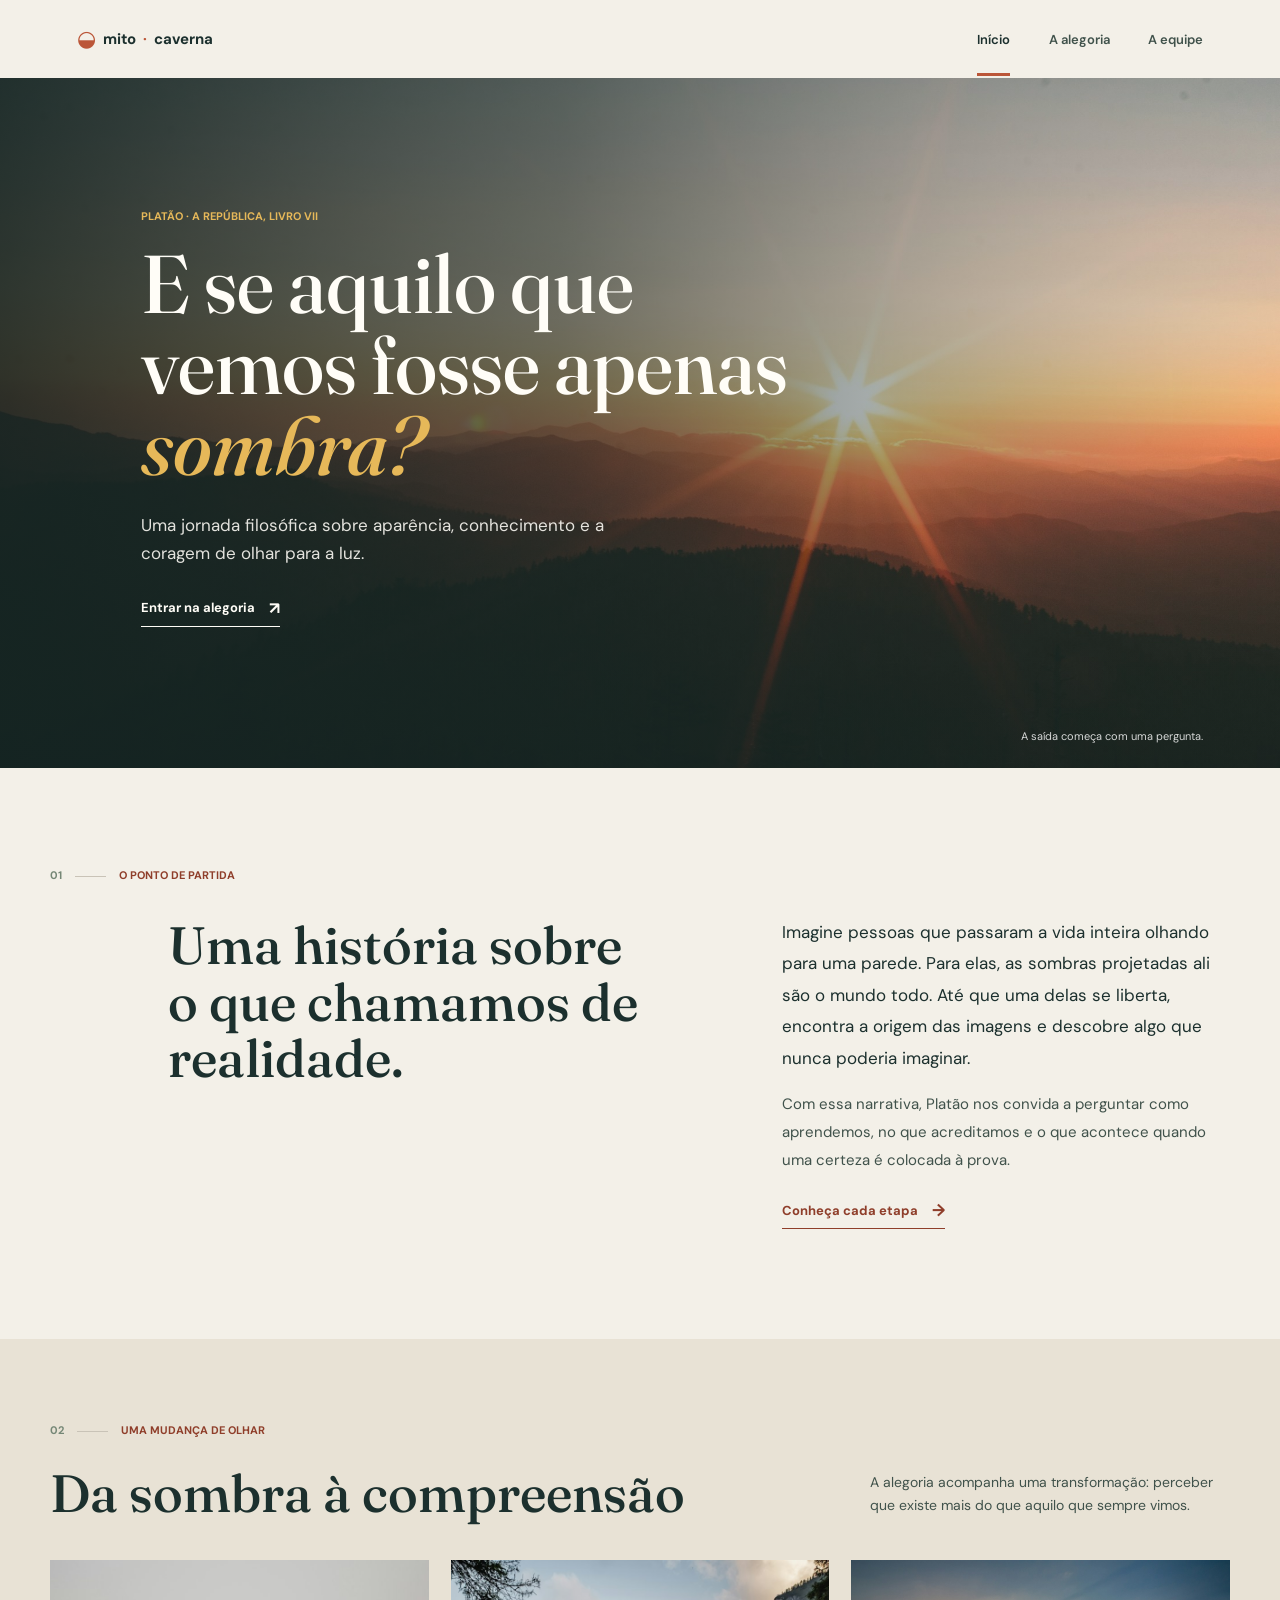
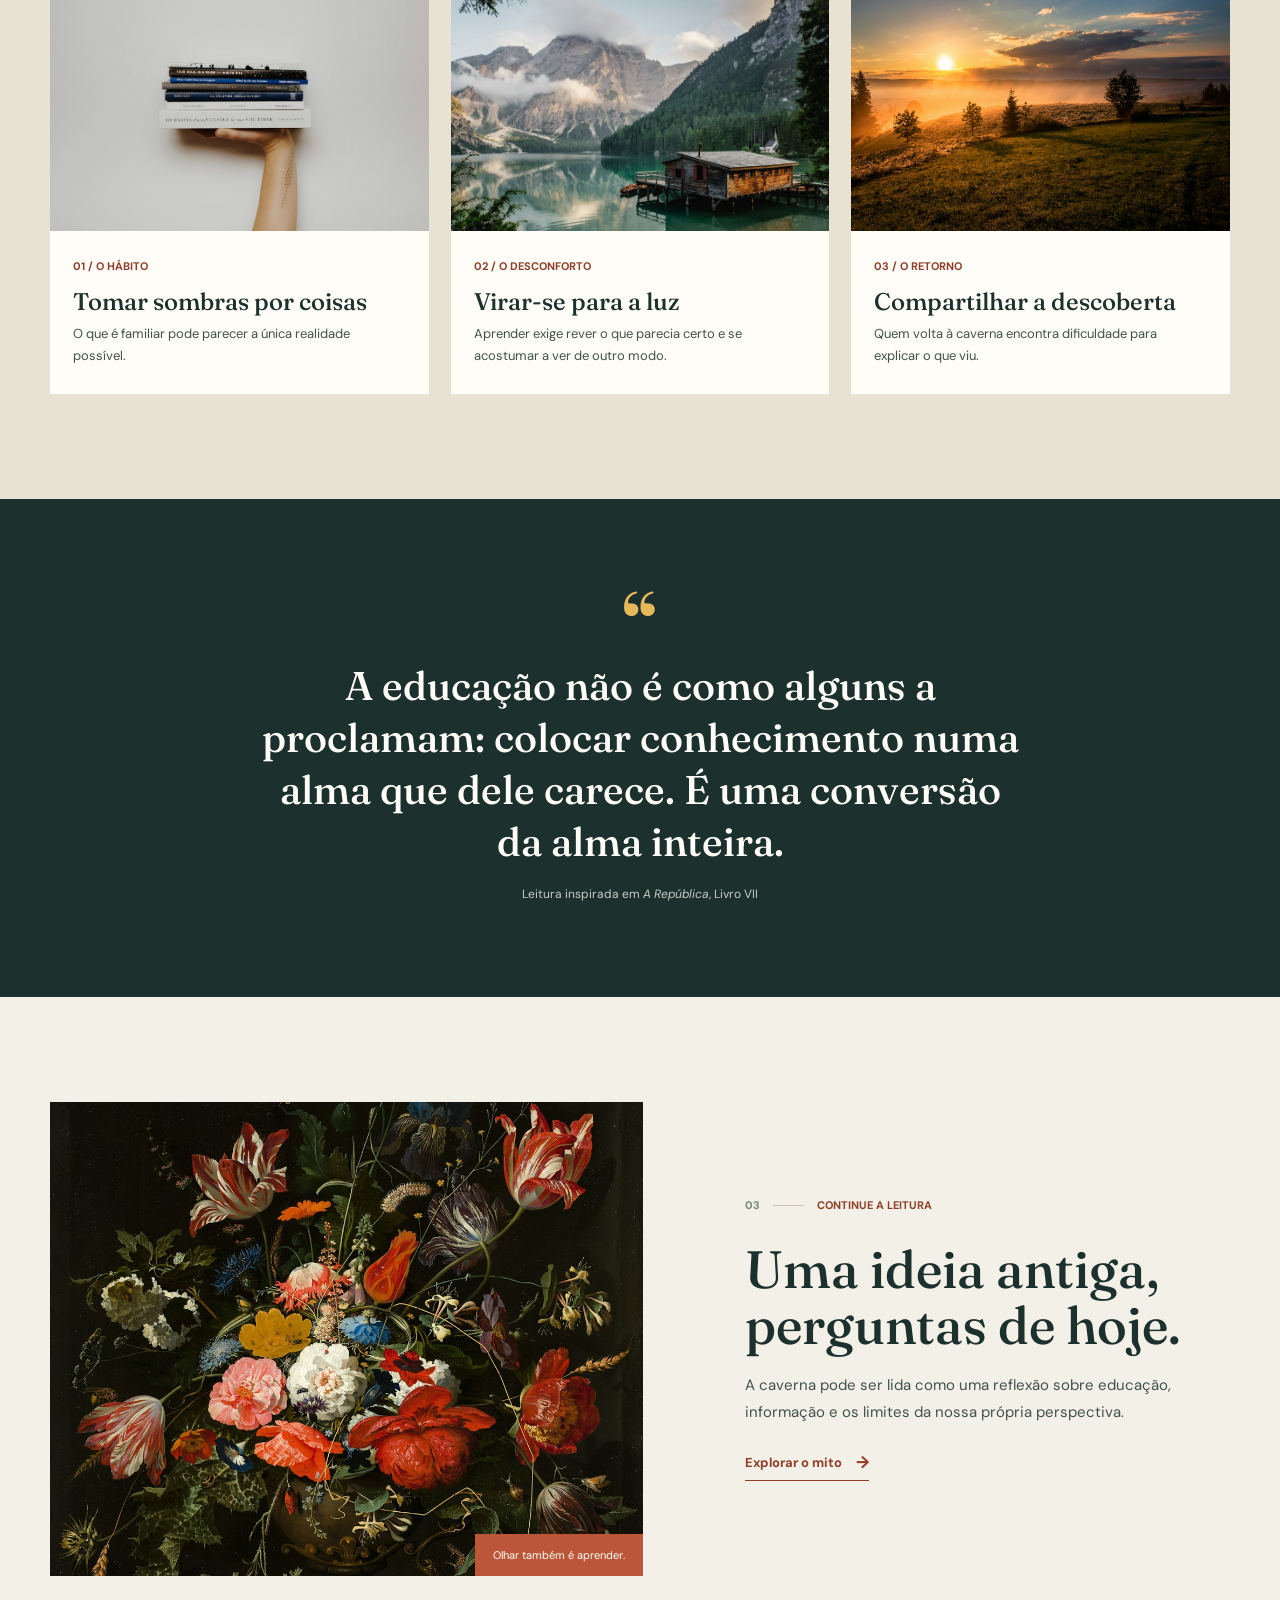
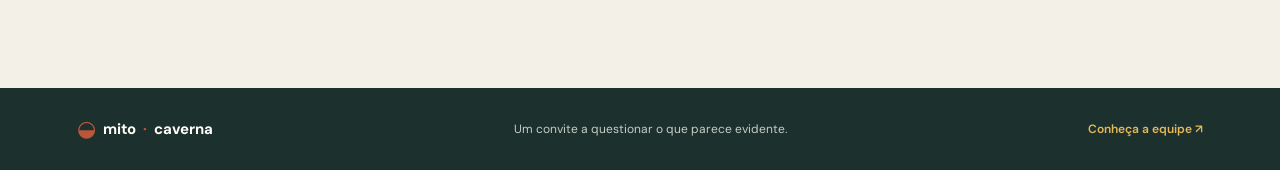
==== index.html @ cd6c8b5d "Primeira versão criada" ====
<!doctype html>
<html lang="pt-BR">
<head>
  <meta charset="utf-8">
  <meta name="viewport" content="width=device-width, initial-scale=1">
  <meta name="description" content="Uma introdução visual ao mito da caverna, alegoria de Platão sobre conhecimento, realidade e educação.">
  <title>O Mito da Caverna | Uma jornada para fora</title>
  <link rel="preconnect" href="https://fonts.googleapis.com">
  <link rel="preconnect" href="https://fonts.gstatic.com" crossorigin>
  <link href="https://fonts.googleapis.com/css2?family=DM+Sans:wght@400;500;600;700&family=Fraunces:opsz,wght@9..144,500;9..144,600;9..144,700&display=swap" rel="stylesheet">
  <link rel="stylesheet" href="style.css">
</head>
<body>
  <header class="site-header">
    <a class="wordmark" href="index.html" aria-label="O Mito da Caverna, página inicial"><span class="wordmark-mark">◒</span> mito<span>·</span>caverna</a>
    <nav class="main-nav" aria-label="Navegação principal">
      <a class="active" aria-current="page" href="index.html">Início</a>
      <a href="alegoria.html">A alegoria</a>
      <a href="equipe.html">A equipe</a>
    </nav>
  </header>

  <main>
    <section class="home-hero">
      <img class="hero-image" src="img/hero-paisagem.jpg" alt="Paisagem montanhosa ao amanhecer, com luz atravessando o horizonte">
      <div class="hero-shade"></div>
      <div class="hero-content">
        <p class="eyebrow light-eyebrow">Platão · A República, Livro VII</p>
        <h1>E se aquilo que vemos fosse apenas <em>sombra?</em></h1>
        <p class="hero-copy">Uma jornada filosófica sobre aparência, conhecimento e a coragem de olhar para a luz.</p>
        <a class="text-link light-link" href="alegoria.html">Entrar na alegoria <span aria-hidden="true">↗</span></a>
      </div>
      <p class="hero-caption">A saída começa com uma pergunta.</p>
    </section>

    <section class="intro-section section-wrap">
      <div class="section-kicker"><span>01</span><span>O ponto de partida</span></div>
      <div class="intro-grid">
        <h2>Uma história sobre o que chamamos de realidade.</h2>
        <div class="intro-text">
          <p>Imagine pessoas que passaram a vida inteira olhando para uma parede. Para elas, as sombras projetadas ali são o mundo todo. Até que uma delas se liberta, encontra a origem das imagens e descobre algo que nunca poderia imaginar.</p>
          <p>Com essa narrativa, Platão nos convida a perguntar como aprendemos, no que acreditamos e o que acontece quando uma certeza é colocada à prova.</p>
          <a class="text-link" href="alegoria.html">Conheça cada etapa <span aria-hidden="true">→</span></a>
        </div>
      </div>
    </section>

    <section class="journey-section">
      <div class="section-wrap">
        <div class="section-kicker"><span>02</span><span>Uma mudança de olhar</span></div>
        <div class="journey-heading">
          <h2>Da sombra à compreensão</h2>
          <p>A alegoria acompanha uma transformação: perceber que existe mais do que aquilo que sempre vimos.</p>
        </div>
        <div class="journey-grid">
          <article class="journey-card">
            <img src="img/montanhas-noite.jpg" alt="Montanhas sob um céu escuro, com pontos de luz ao longe" loading="lazy">
            <div class="card-body"><span class="card-number">01 / O hábito</span><h3>Tomar sombras por coisas</h3><p>O que é familiar pode parecer a única realidade possível.</p></div>
          </article>
          <article class="journey-card">
            <img src="img/vale-luz.jpg" alt="Luz do sol alcançando um vale entre montanhas" loading="lazy">
            <div class="card-body"><span class="card-number">02 / O desconforto</span><h3>Virar-se para a luz</h3><p>Aprender exige rever o que parecia certo e se acostumar a ver de outro modo.</p></div>
          </article>
          <article class="journey-card">
            <img src="img/amanhecer.jpg" alt="A luz do amanhecer atravessando a paisagem" loading="lazy">
            <div class="card-body"><span class="card-number">03 / O retorno</span><h3>Compartilhar a descoberta</h3><p>Quem volta à caverna encontra dificuldade para explicar o que viu.</p></div>
          </article>
        </div>
      </div>
    </section>

    <section class="quote-band">
      <div class="quote-inner">
        <span class="quote-symbol" aria-hidden="true">“</span>
        <blockquote>A educação não é como alguns a proclamam: colocar conhecimento numa alma que dele carece. É uma conversão da alma inteira.</blockquote>
        <p>Leitura inspirada em <cite>A República</cite>, Livro VII</p>
      </div>
    </section>

    <section class="closing-section section-wrap">
      <div class="closing-image">
        <img src="img/pintura-galeria.jpg" alt="Pintura clássica exposta em uma galeria de arte" loading="lazy">
        <span>Olhar também é aprender.</span>
      </div>
      <div class="closing-copy">
        <div class="section-kicker"><span>03</span><span>Continue a leitura</span></div>
        <h2>Uma ideia antiga, perguntas de hoje.</h2>
        <p>A caverna pode ser lida como uma reflexão sobre educação, informação e os limites da nossa própria perspectiva.</p>
        <a class="text-link" href="alegoria.html">Explorar o mito <span aria-hidden="true">→</span></a>
      </div>
    </section>
  </main>

  <footer class="site-footer">
    <a class="wordmark footer-wordmark" href="index.html"><span class="wordmark-mark">◒</span> mito<span>·</span>caverna</a>
    <p>Um convite a questionar o que parece evidente.</p>
    <a href="equipe.html">Conheça a equipe <span aria-hidden="true">↗</span></a>
  </footer>
</body>
</html>
---- style.css ----
:root {
  color-scheme: light;
  --ink: #1c302e;
  --ink-soft: #40524b;
  --paper: #f3f0e8;
  --paper-deep: #e8e2d5;
  --white: #fffdf7;
  --copper: #bb5638;
  --copper-dark: #8f3e2a;
  --gold: #e6b859;
  --sage: #758776;
  --line: #c9c3b7;
  --serif: 'Fraunces', Georgia, serif;
  --sans: 'DM Sans', 'Segoe UI', sans-serif;
  font-family: var(--sans);
  color: var(--ink);
  background: var(--paper);
  font-synthesis: none;
  text-rendering: optimizeLegibility;
}

* { box-sizing: border-box; }

html { scroll-behavior: smooth; }

body { margin: 0; min-width: 320px; }

img, video { display: block; max-width: 100%; }

img { object-fit: cover; }

a { color: inherit; }

.site-header {
  min-height: 78px;
  padding: 0 clamp(20px, 6vw, 92px);
  display: flex;
  align-items: center;
  justify-content: space-between;
  gap: 24px;
  background: var(--paper);
  position: relative;
  z-index: 2;
}

.wordmark {
  display: inline-flex;
  align-items: center;
  gap: 7px;
  text-decoration: none;
  font-size: 15px;
  font-weight: 700;
  letter-spacing: 0;
  white-space: nowrap;
}

.wordmark > span:not(.wordmark-mark) { color: var(--copper); }
.wordmark-mark { color: var(--copper); font-size: 22px; line-height: 1; }

.main-nav { display: flex; align-items: center; gap: clamp(18px, 3vw, 42px); }
.main-nav a {
  padding: 29px 0 25px;
  border-bottom: 3px solid transparent;
  color: var(--ink-soft);
  text-decoration: none;
  font-size: 13px;
  font-weight: 600;
  transition: color 160ms ease, border-color 160ms ease;
}
.main-nav a:hover, .main-nav a.active { color: var(--ink); border-color: var(--copper); }

.home-hero {
  min-height: min(690px, 76vw);
  min-height: clamp(510px, 66vw, 690px);
  position: relative;
  display: flex;
  align-items: center;
  overflow: hidden;
  color: var(--white);
  background: #33423c;
}
.home-hero::after, .hero-shade {
  position: absolute;
  inset: 0;
  content: '';
}
.home-hero::after {
  background: linear-gradient(90deg, rgba(20, 36, 34, .88) 0%, rgba(20, 36, 34, .62) 44%, rgba(20, 36, 34, .05) 100%);
}
.hero-shade { z-index: 0; background: linear-gradient(0deg, rgba(16, 29, 28, .38), transparent 32%); }
.hero-image { position: absolute; inset: 0; width: 100%; height: 100%; object-position: center 53%; }
.hero-content {
  position: relative;
  z-index: 1;
  width: min(720px, 72%);
  margin-left: clamp(24px, 11vw, 168px);
  padding: 84px 0 94px;
}
.eyebrow, .section-kicker, .card-number, .member-number {
  text-transform: uppercase;
  letter-spacing: 0;
  font-size: 11px;
  font-weight: 700;
}
.eyebrow { color: var(--copper-dark); margin: 0 0 20px; }
.light-eyebrow { color: var(--gold); }
.hero-content h1, .page-hero h1, .team-hero h1 {
  max-width: 760px;
  margin: 0;
  font: 500 clamp(48px, 6.4vw, 88px)/.99 var(--serif);
  letter-spacing: 0;
}
.hero-content h1 em { color: var(--gold); font-weight: 500; }
.hero-copy { max-width: 490px; margin: 25px 0 29px; color: rgba(255, 253, 247, .88); font-size: 17px; line-height: 1.65; }
.text-link {
  display: inline-flex;
  align-items: center;
  gap: 14px;
  color: var(--copper-dark);
  font-size: 13px;
  font-weight: 700;
  text-decoration: none;
  border-bottom: 1px solid currentColor;
  padding: 0 0 7px;
}
.text-link span { font-size: 17px; transition: transform 160ms ease; }
.text-link:hover span { transform: translate(3px, -2px); }
.light-link { color: var(--white); }
.hero-caption { position: absolute; z-index: 1; right: clamp(22px, 6vw, 92px); bottom: 25px; margin: 0; font-size: 11px; color: rgba(255,255,255,.82); }

.section-wrap { width: min(1180px, calc(100% - 48px)); margin-inline: auto; }
.intro-section { padding-top: 100px; padding-bottom: 110px; }
.section-kicker { display: flex; align-items: center; gap: 13px; color: var(--copper-dark); }
.section-kicker span:first-child { color: var(--sage); }
.section-kicker span:first-child::after { content: ''; display: inline-block; width: 31px; height: 1px; margin-left: 13px; vertical-align: middle; background: var(--line); }
.intro-grid { display: grid; grid-template-columns: 1fr .9fr; gap: clamp(36px, 9vw, 140px); margin: 35px 0 0 10%; }
h2, h3, p { margin-top: 0; }
.intro-grid h2, .journey-heading h2, .closing-copy h2, .story-copy h2, .table-heading h2, .reading-copy h2, .video-heading h2, .team-intro h2, .team-note-copy h2 {
  font: 500 clamp(34px, 4.1vw, 54px)/1.08 var(--serif);
  letter-spacing: 0;
}
.intro-grid h2 { max-width: 490px; margin-bottom: 0; }
.intro-text p, .story-copy p, .reading-copy p, .team-note-copy p {
  color: var(--ink-soft);
  font-size: 15px;
  line-height: 1.85;
}
.intro-text p:first-child { color: var(--ink); font-size: 17px; }
.intro-text .text-link { margin-top: 10px; }

.journey-section { padding: 84px 0 105px; background: var(--paper-deep); }
.journey-heading { display: flex; align-items: end; justify-content: space-between; gap: 40px; margin: 28px 0 38px; }
.journey-heading h2 { margin: 0; }
.journey-heading p { max-width: 360px; margin: 0 0 4px; color: var(--ink-soft); font-size: 14px; line-height: 1.7; }
.journey-grid { display: grid; grid-template-columns: repeat(3, 1fr); gap: 22px; }
.journey-card { background: var(--white); }
.journey-card img { width: 100%; aspect-ratio: 1.4; }
.card-body { padding: 23px 23px 27px; }
.card-number { color: var(--copper-dark); }
.card-body h3 { margin: 13px 0 8px; font: 500 24px/1.15 var(--serif); }
.card-body p { max-width: 300px; margin: 0; color: var(--ink-soft); font-size: 13px; line-height: 1.7; }

.quote-band { padding: 92px 24px 95px; color: var(--white); background: var(--ink); text-align: center; }
.quote-inner { max-width: 760px; margin: auto; }
.quote-symbol { display: block; height: 47px; color: var(--gold); font: 700 76px/.9 var(--serif); }
.quote-band blockquote { margin: 22px 0 18px; font: 500 clamp(26px, 3.3vw, 40px)/1.3 var(--serif); }
.quote-band p { margin: 0; color: #c6cec5; font-size: 12px; }

.closing-section { display: grid; grid-template-columns: 1.1fr .9fr; align-items: center; gap: clamp(40px, 8vw, 115px); padding-top: 105px; padding-bottom: 112px; }
.closing-image { position: relative; }
.closing-image img { width: 100%; aspect-ratio: 1.25; }
.closing-image span { position: absolute; bottom: 0; right: 0; padding: 14px 18px; color: var(--white); background: var(--copper); font-size: 11px; }
.closing-copy h2 { margin: 29px 0 18px; }
.closing-copy > p { color: var(--ink-soft); font-size: 15px; line-height: 1.8; margin-bottom: 25px; }

.site-footer {
  display: flex;
  align-items: center;
  justify-content: space-between;
  gap: 22px;
  padding: 30px clamp(24px, 6vw, 92px);
  color: var(--white);
  background: var(--ink);
}
.footer-wordmark { color: var(--white); }
.site-footer p { margin: 0; color: #c6cec5; font-size: 12px; }
.site-footer > a:last-child { color: var(--gold); text-decoration: none; font-size: 12px; font-weight: 600; }

.page-hero { display: grid; grid-template-columns: .9fr 1fr; align-items: center; gap: 8%; padding-top: 76px; padding-bottom: 78px; }
.page-hero h1 { color: var(--ink); font-size: clamp(45px, 5.5vw, 72px); }
.page-hero-copy > p:last-child { max-width: 460px; margin: 24px 0 0; color: var(--ink-soft); font-size: 16px; line-height: 1.75; }
.page-hero-figure { margin: 0; }
.page-hero-figure img { width: 100%; aspect-ratio: 1.32; }
.page-hero-figure figcaption, .team-photo figcaption { margin-top: 10px; color: var(--ink-soft); font-size: 11px; }
.story-section { padding-top: 52px; padding-bottom: 100px; }
.story-grid { display: grid; grid-template-columns: 1fr 260px; gap: 12%; margin: 35px 8% 0; }
.story-copy h2 { max-width: 560px; margin-bottom: 22px; }
.story-copy p { margin-bottom: 17px; }
.margin-note { align-self: center; border-top: 1px solid var(--copper); padding-top: 18px; }
.note-mark { display: block; color: var(--copper); font-size: 24px; }
.margin-note p { margin: 10px 0 0; color: var(--ink-soft); font: 500 18px/1.5 var(--serif); }

.symbols-section { padding: 82px 0 90px; background: var(--paper-deep); }
.table-heading { display: flex; align-items: end; justify-content: space-between; gap: 30px; margin: 28px 0 30px; }
.table-heading h2 { margin: 0; }
.table-heading p { max-width: 300px; margin: 0 0 4px; color: var(--ink-soft); font-size: 13px; line-height: 1.7; }
.table-scroll { overflow-x: auto; border-top: 1px solid var(--ink); }
table { width: 100%; border-collapse: collapse; text-align: left; }
th, td { padding: 17px 18px; border-bottom: 1px solid var(--line); vertical-align: top; }
thead th { color: var(--copper-dark); font-size: 11px; font-weight: 700; text-transform: uppercase; }
tbody th { width: 20%; color: var(--ink); font: 600 18px var(--serif); }
tbody td { color: var(--ink-soft); font-size: 13px; line-height: 1.6; }
.table-note { margin: 14px 0 0; color: #67736b; font-size: 11px; }

.reading-section { display: grid; grid-template-columns: .9fr 1fr; align-items: center; gap: 9%; padding-top: 100px; padding-bottom: 110px; }
.reading-image img { width: 100%; aspect-ratio: 1.1; }
.reading-copy h2 { margin: 27px 0 20px; }
.reading-copy p:last-child { margin-bottom: 0; }
.video-section { padding: 82px 0 100px; background: var(--ink); color: var(--white); }
.video-layout { display: grid; grid-template-columns: .7fr 1.3fr; align-items: center; gap: 8%; }
.video-heading .section-kicker { color: var(--gold); }
.video-heading .section-kicker span:first-child { color: #b5c3b1; }
.video-heading h2 { margin: 28px 0 16px; }
.video-heading > p { max-width: 300px; color: #d4dbd3; font-size: 14px; line-height: 1.7; }
.status-label { display: inline-flex; align-items: center; gap: 8px; margin-top: 8px; color: var(--gold); font-size: 11px; font-weight: 600; }
.status-label span { width: 7px; height: 7px; border-radius: 50%; background: var(--gold); }
.video-frame { margin: 0; }
.video-frame video { width: 100%; aspect-ratio: 16 / 9; background: #101c1b; }
.video-frame figcaption { margin-top: 10px; color: #c6cec5; font-size: 11px; }

.team-hero { min-height: 530px; display: grid; grid-template-columns: 1fr 1fr; color: var(--white); background: var(--ink); }
.team-hero-copy { align-self: center; justify-self: end; width: min(570px, calc(100% - 48px)); padding: 70px 40px 70px 0; }
.team-hero h1 { font-size: clamp(47px, 5.7vw, 76px); }
.team-hero-copy > p:last-child { max-width: 430px; margin: 24px 0 0; color: #d6ddd5; font-size: 15px; line-height: 1.8; }
.team-hero > img { width: 100%; height: 100%; min-height: 530px; }
.team-section { padding-top: 90px; padding-bottom: 100px; }
.team-intro { display: flex; align-items: end; justify-content: space-between; gap: 40px; margin: 28px 0 38px; }
.team-intro h2 { margin: 0; }
.team-intro p { max-width: 390px; margin: 0 0 5px; color: var(--ink-soft); font-size: 14px; line-height: 1.7; }
.team-list { border-top: 1px solid var(--ink); }
.team-member { min-height: 112px; display: grid; grid-template-columns: 80px 1fr 1fr 60px; align-items: center; gap: 20px; border-bottom: 1px solid var(--line); }
.member-number { color: var(--copper-dark); }
.team-member h3 { margin: 0; font: 500 31px var(--serif); }
.team-member p { margin: 0; color: var(--ink-soft); font-size: 13px; }
.member-symbol { justify-self: end; color: var(--sage); font: 500 40px var(--serif); }
.team-note-section { padding: 90px 0 105px; background: var(--paper-deep); }
.team-note-grid { display: grid; grid-template-columns: 1fr 1fr; align-items: center; gap: 9%; }
.team-photo { margin: 0; }
.team-photo img { width: 100%; aspect-ratio: 1.23; }
.team-note-copy h2 { margin: 28px 0 20px; }
.team-note-copy .text-link { margin-top: 4px; }

:focus-visible { outline: 3px solid var(--copper); outline-offset: 4px; }

@media (max-width: 760px) {
  .site-header { min-height: 70px; flex-wrap: wrap; padding: 15px 22px 0; gap: 8px 16px; }
  .main-nav { width: 100%; justify-content: space-between; gap: 12px; }
  .main-nav a { padding: 12px 0 14px; font-size: 12px; }
  .home-hero { min-height: 560px; }
  .home-hero::after { background: linear-gradient(90deg, rgba(20,36,34,.83), rgba(20,36,34,.3)); }
  .hero-content { width: min(620px, calc(100% - 44px)); margin-left: 24px; padding: 75px 0; }
  .hero-content h1 { font-size: clamp(48px, 11vw, 72px); }
  .hero-copy { font-size: 15px; }
  .section-wrap { width: min(100% - 40px, 600px); }
  .intro-section { padding-top: 72px; padding-bottom: 78px; }
  .intro-grid { grid-template-columns: 1fr; gap: 22px; margin: 28px 0 0; }
  .intro-grid h2, .journey-heading h2, .closing-copy h2, .story-copy h2, .table-heading h2, .reading-copy h2, .video-heading h2, .team-intro h2, .team-note-copy h2 { font-size: 39px; }
  .journey-section { padding: 65px 0 72px; }
  .journey-heading, .table-heading, .team-intro { align-items: start; flex-direction: column; gap: 14px; }
  .journey-grid { grid-template-columns: 1fr; gap: 18px; }
  .journey-card { display: grid; grid-template-columns: .85fr 1fr; }
  .journey-card img { height: 100%; min-height: 210px; aspect-ratio: auto; }
  .card-body { align-self: center; padding: 20px; }
  .card-body h3 { font-size: 21px; }
  .quote-band { padding: 70px 25px; }
  .closing-section, .page-hero, .reading-section, .video-layout, .team-note-grid { grid-template-columns: 1fr; gap: 36px; }
  .closing-section { padding-top: 72px; padding-bottom: 80px; }
  .closing-copy { order: -1; }
  .page-hero { padding-top: 60px; padding-bottom: 66px; }
  .page-hero h1 { font-size: clamp(47px, 11vw, 68px); }
  .story-section { padding-top: 30px; padding-bottom: 75px; }
  .story-grid { grid-template-columns: 1fr; gap: 25px; margin: 28px 0 0; }
  .margin-note { max-width: 420px; }
  .symbols-section { padding: 65px 0 70px; }
  .table-heading { margin-bottom: 22px; }
  .table-scroll { margin-right: -20px; padding-right: 20px; }
  table { min-width: 660px; }
  th, td { padding: 14px 12px; }
  .reading-section { padding-top: 70px; padding-bottom: 78px; }
  .video-section { padding: 68px 0 75px; }
  .video-layout { gap: 28px; }
  .team-hero { grid-template-columns: 1fr; }
  .team-hero-copy { justify-self: start; width: calc(100% - 40px); padding: 62px 0 35px; margin-inline: auto; }
  .team-hero > img { min-height: 300px; max-height: 410px; }
  .team-section { padding-top: 70px; padding-bottom: 78px; }
  .team-note-section { padding: 68px 0 78px; }
  .team-note-grid { gap: 32px; }
  .site-footer { flex-wrap: wrap; padding: 28px 22px; }
  .site-footer p { order: 1; width: 100%; }
}

@media (max-width: 460px) {
  .wordmark { font-size: 14px; }
  .main-nav a { font-size: 11px; }
  .hero-caption { left: 24px; right: auto; }
  .journey-card { grid-template-columns: 1fr; }
  .journey-card img { min-height: 0; aspect-ratio: 1.55; }
  .card-body { padding: 20px 20px 23px; }
  .team-member { min-height: 105px; grid-template-columns: 34px 1fr 44px; gap: 12px; }
  .team-member h3 { font-size: 26px; }
  .team-member p { grid-column: 2; grid-row: 2; align-self: start; margin-top: -22px; }
  .member-symbol { grid-column: 3; grid-row: 1 / span 2; font-size: 34px; }
  .team-member { padding-block: 12px; }
  .footer-wordmark { flex: 1; }
}

@media (prefers-reduced-motion: reduce) {
  *, *::before, *::after { scroll-behavior: auto !important; transition-duration: .01ms !important; }
}
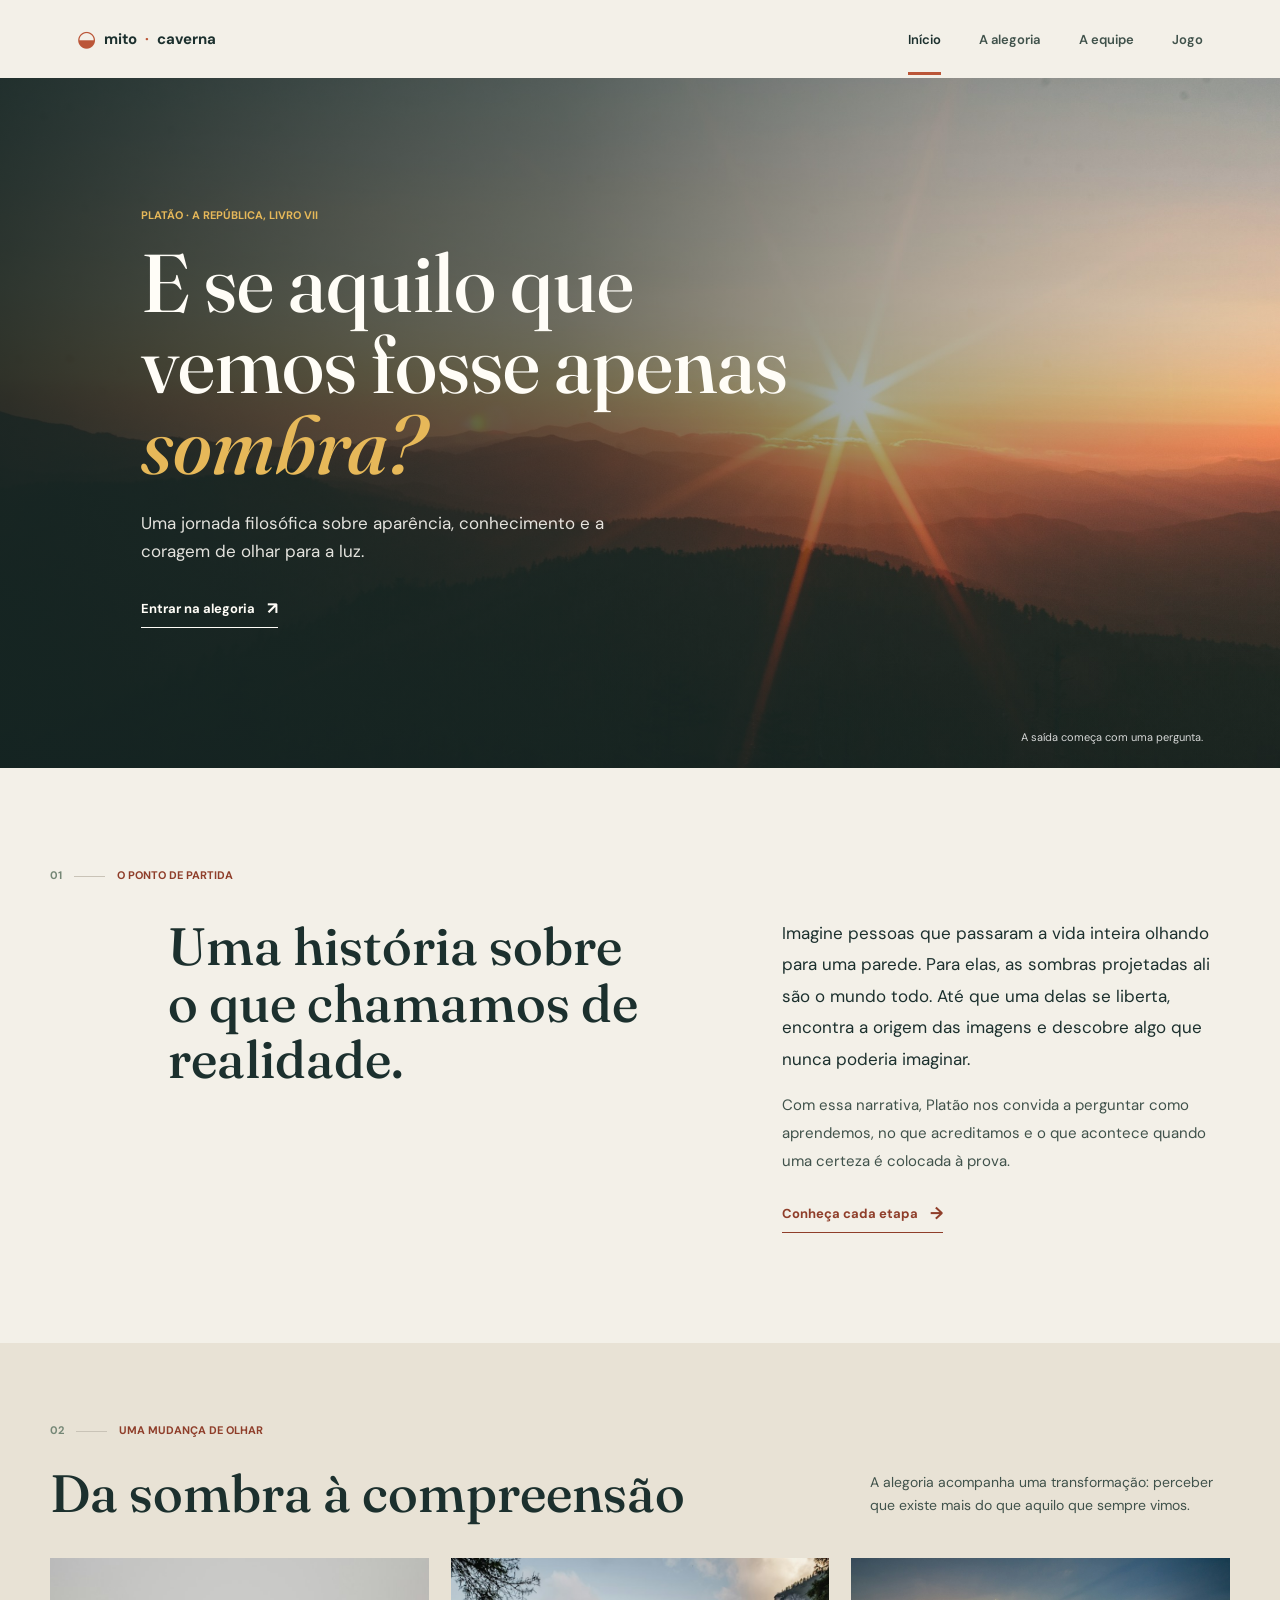
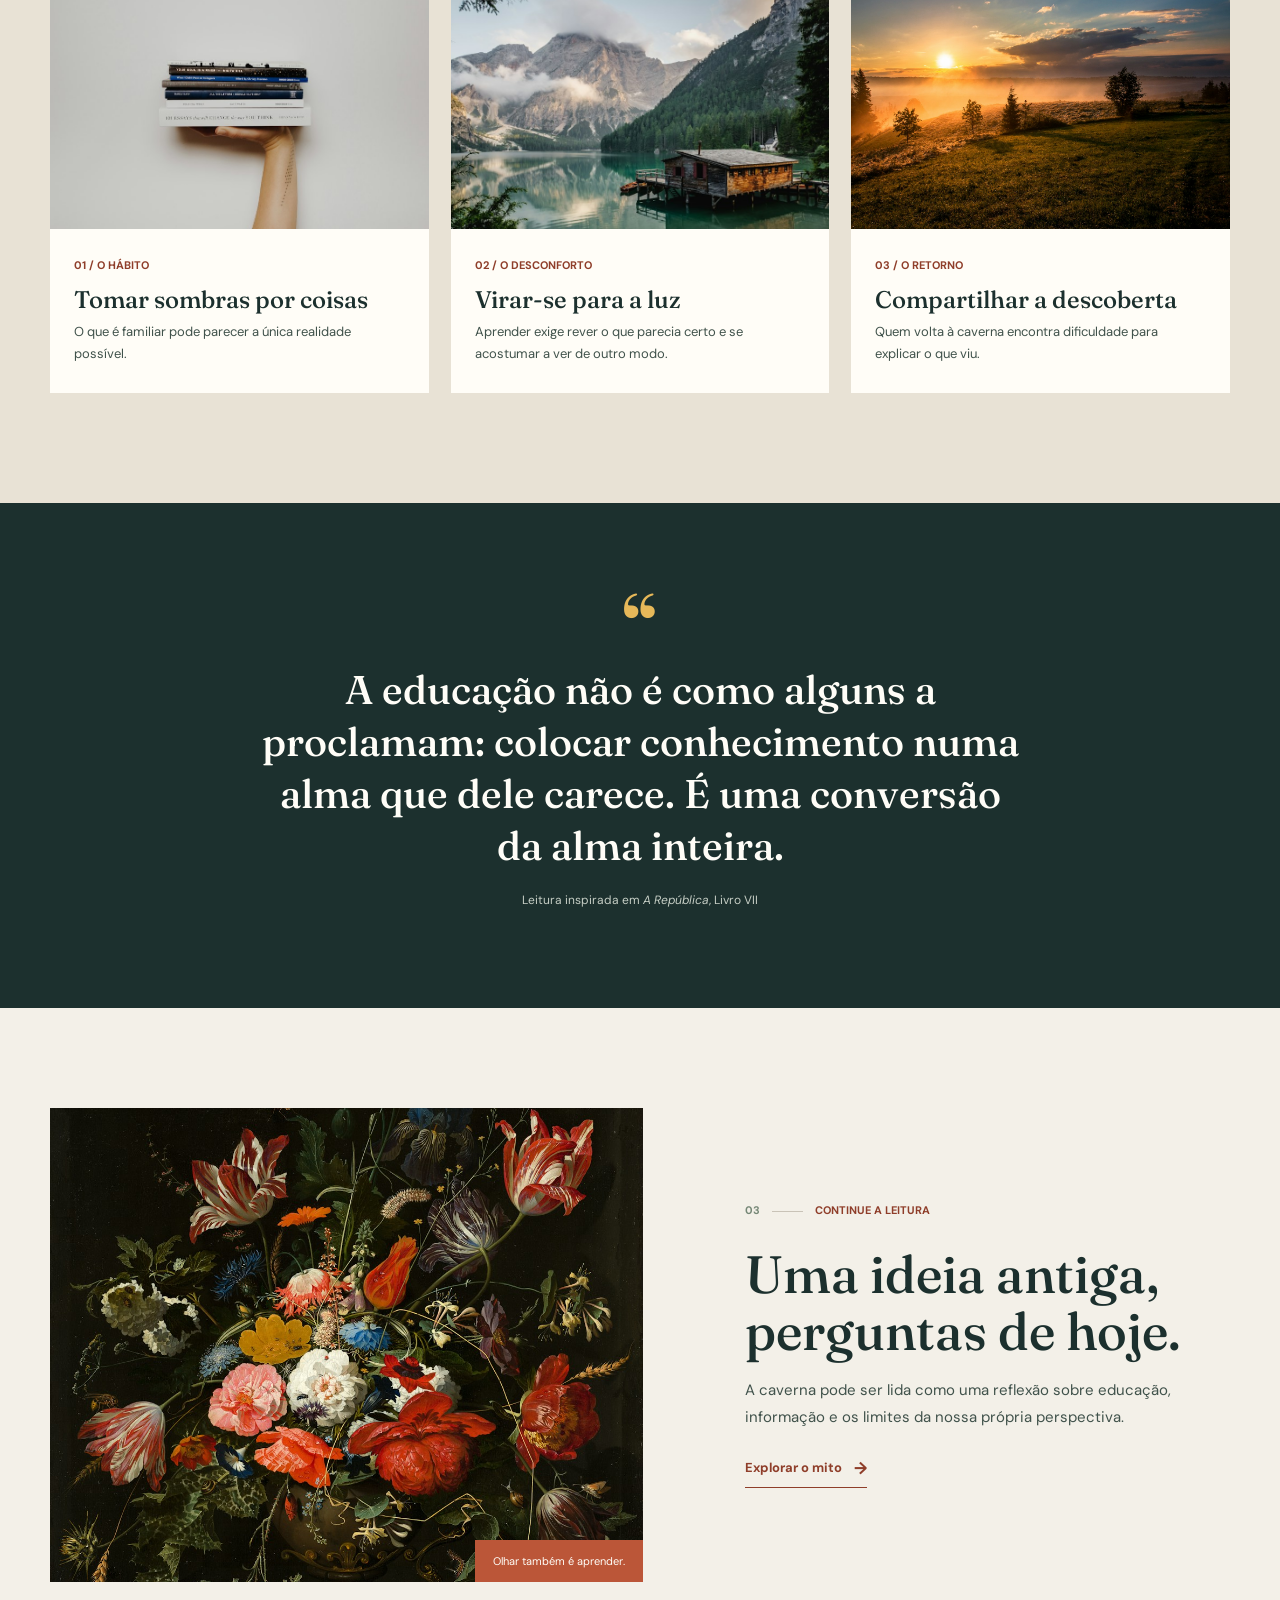
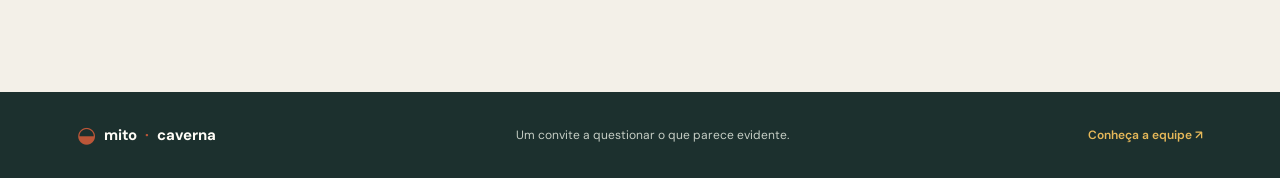
==== commit 403d44ef: "asd" ====
--- a/index.html
+++ b/index.html
@@ -17,7 +17,17 @@
       <a class="active" aria-current="page" href="index.html">Início</a>
       <a href="alegoria.html">A alegoria</a>
       <a href="equipe.html">A equipe</a>
+      <a href="jogo.html">Jogo</a>
     </nav>
+    <details class="mobile-menu">
+      <summary aria-label="Menu de navegação" title="Abrir ou fechar o menu"><span class="menu-icon" aria-hidden="true"><span></span><span></span><span></span></span></summary>
+      <nav class="mobile-nav" aria-label="Navegação móvel">
+        <a class="active" aria-current="page" href="index.html">Início</a>
+        <a href="alegoria.html">A alegoria</a>
+        <a href="equipe.html">A equipe</a>
+        <a href="jogo.html">Jogo</a>
+      </nav>
+    </details>
   </header>
 
   <main>
--- a/style.css
+++ b/style.css
@@ -10,6 +10,43 @@
   --gold: #e6b859;
   --sage: #758776;
   --line: #c9c3b7;
+  --hero-bg: #33423c;
+  --hero-overlay-strong: rgba(20, 36, 34, .88);
+  --hero-overlay-mid: rgba(20, 36, 34, .62);
+  --hero-overlay-soft: rgba(20, 36, 34, .05);
+  --mobile-overlay-strong: rgba(20, 36, 34, .83);
+  --mobile-overlay-mid: rgba(20, 36, 34, .3);
+  --shadow-overlay: rgba(16, 29, 28, .38);
+  --menu-shadow: rgba(28, 48, 46, .16);
+  --light-copy: rgba(255, 253, 247, .88);
+  --light-caption: rgba(255, 255, 255, .82);
+  --muted-on-dark: #c6cec5;
+  --soft-on-dark: #d4dbd3;
+  --team-copy: #d6ddd5;
+  --muted-copy: #67736b;
+  --sage-light: #b5c3b1;
+  --video-bg: #101c1b;
+  --feedback-success: #425d48;
+  --feedback-error: #8f3e2a;
+  --space-1: 4px;
+  --space-2: 8px;
+  --space-3: 12px;
+  --space-4: 16px;
+  --space-5: 20px;
+  --space-6: 24px;
+  --space-7: 28px;
+  --space-8: 32px;
+  --space-9: 36px;
+  --space-10: 40px;
+  --space-12: 48px;
+  --space-16: 64px;
+  --space-20: 80px;
+  --space-24: 96px;
+  --section-space: 100px;
+  --section-space-long: 110px;
+  --section-space-compact: 90px;
+  --content-gutter: clamp(24px, 6vw, 92px);
+  --header-height: 78px;
   --serif: 'Fraunces', Georgia, serif;
   --sans: 'DM Sans', 'Segoe UI', sans-serif;
   font-family: var(--sans);
@@ -32,12 +69,12 @@
 a { color: inherit; }
 
 .site-header {
-  min-height: 78px;
-  padding: 0 clamp(20px, 6vw, 92px);
+  min-height: var(--header-height);
+  padding: 0 var(--content-gutter);
   display: flex;
   align-items: center;
   justify-content: space-between;
-  gap: 24px;
+  gap: var(--space-6);
   background: var(--paper);
   position: relative;
   z-index: 2;
@@ -46,7 +83,7 @@
 .wordmark {
   display: inline-flex;
   align-items: center;
-  gap: 7px;
+  gap: var(--space-2);
   text-decoration: none;
   font-size: 15px;
   font-weight: 700;
@@ -59,7 +96,7 @@
 
 .main-nav { display: flex; align-items: center; gap: clamp(18px, 3vw, 42px); }
 .main-nav a {
-  padding: 29px 0 25px;
+  padding: var(--space-7) 0 var(--space-6);
   border-bottom: 3px solid transparent;
   color: var(--ink-soft);
   text-decoration: none;
@@ -68,6 +105,7 @@
   transition: color 160ms ease, border-color 160ms ease;
 }
 .main-nav a:hover, .main-nav a.active { color: var(--ink); border-color: var(--copper); }
+.mobile-menu { display: none; }
 
 .home-hero {
   min-height: min(690px, 76vw);
@@ -77,7 +115,7 @@
   align-items: center;
   overflow: hidden;
   color: var(--white);
-  background: #33423c;
+  background: var(--hero-bg);
 }
 .home-hero::after, .hero-shade {
   position: absolute;
@@ -85,16 +123,16 @@
   content: '';
 }
 .home-hero::after {
-  background: linear-gradient(90deg, rgba(20, 36, 34, .88) 0%, rgba(20, 36, 34, .62) 44%, rgba(20, 36, 34, .05) 100%);
-}
-.hero-shade { z-index: 0; background: linear-gradient(0deg, rgba(16, 29, 28, .38), transparent 32%); }
+  background: linear-gradient(90deg, var(--hero-overlay-strong) 0%, var(--hero-overlay-mid) 44%, var(--hero-overlay-soft) 100%);
+}
+.hero-shade { z-index: 0; background: linear-gradient(0deg, var(--shadow-overlay), transparent 32%); }
 .hero-image { position: absolute; inset: 0; width: 100%; height: 100%; object-position: center 53%; }
 .hero-content {
   position: relative;
   z-index: 1;
   width: min(720px, 72%);
   margin-left: clamp(24px, 11vw, 168px);
-  padding: 84px 0 94px;
+  padding: var(--space-20) 0 var(--section-space-compact);
 }
 .eyebrow, .section-kicker, .card-number, .member-number {
   text-transform: uppercase;
@@ -102,7 +140,7 @@
   font-size: 11px;
   font-weight: 700;
 }
-.eyebrow { color: var(--copper-dark); margin: 0 0 20px; }
+.eyebrow { color: var(--copper-dark); margin: 0 0 var(--space-5); }
 .light-eyebrow { color: var(--gold); }
 .hero-content h1, .page-hero h1, .team-hero h1 {
   max-width: 760px;
@@ -111,29 +149,29 @@
   letter-spacing: 0;
 }
 .hero-content h1 em { color: var(--gold); font-weight: 500; }
-.hero-copy { max-width: 490px; margin: 25px 0 29px; color: rgba(255, 253, 247, .88); font-size: 17px; line-height: 1.65; }
+.hero-copy { max-width: 490px; margin: var(--space-6) 0 var(--space-8); color: var(--light-copy); font-size: 17px; line-height: 1.65; }
 .text-link {
   display: inline-flex;
   align-items: center;
-  gap: 14px;
+  gap: var(--space-3);
   color: var(--copper-dark);
   font-size: 13px;
   font-weight: 700;
   text-decoration: none;
   border-bottom: 1px solid currentColor;
-  padding: 0 0 7px;
+  padding: 0 0 var(--space-2);
 }
 .text-link span { font-size: 17px; transition: transform 160ms ease; }
 .text-link:hover span { transform: translate(3px, -2px); }
 .light-link { color: var(--white); }
-.hero-caption { position: absolute; z-index: 1; right: clamp(22px, 6vw, 92px); bottom: 25px; margin: 0; font-size: 11px; color: rgba(255,255,255,.82); }
-
-.section-wrap { width: min(1180px, calc(100% - 48px)); margin-inline: auto; }
-.intro-section { padding-top: 100px; padding-bottom: 110px; }
-.section-kicker { display: flex; align-items: center; gap: 13px; color: var(--copper-dark); }
+.hero-caption { position: absolute; z-index: 1; right: var(--content-gutter); bottom: var(--space-6); margin: 0; font-size: 11px; color: var(--light-caption); }
+
+.section-wrap { width: min(1180px, calc(100% - var(--space-12))); margin-inline: auto; }
+.intro-section { padding-top: var(--section-space); padding-bottom: var(--section-space-long); }
+.section-kicker { display: flex; align-items: center; gap: var(--space-3); color: var(--copper-dark); }
 .section-kicker span:first-child { color: var(--sage); }
-.section-kicker span:first-child::after { content: ''; display: inline-block; width: 31px; height: 1px; margin-left: 13px; vertical-align: middle; background: var(--line); }
-.intro-grid { display: grid; grid-template-columns: 1fr .9fr; gap: clamp(36px, 9vw, 140px); margin: 35px 0 0 10%; }
+.section-kicker span:first-child::after { content: ''; display: inline-block; width: 31px; height: 1px; margin-left: var(--space-3); vertical-align: middle; background: var(--line); }
+.intro-grid { display: grid; grid-template-columns: 1fr .9fr; gap: clamp(var(--space-9), 9vw, 140px); margin: var(--space-9) 0 0 10%; }
 h2, h3, p { margin-top: 0; }
 .intro-grid h2, .journey-heading h2, .closing-copy h2, .story-copy h2, .table-heading h2, .reading-copy h2, .video-heading h2, .team-intro h2, .team-note-copy h2 {
   font: 500 clamp(34px, 4.1vw, 54px)/1.08 var(--serif);
@@ -146,27 +184,27 @@
   line-height: 1.85;
 }
 .intro-text p:first-child { color: var(--ink); font-size: 17px; }
-.intro-text .text-link { margin-top: 10px; }
-
-.journey-section { padding: 84px 0 105px; background: var(--paper-deep); }
-.journey-heading { display: flex; align-items: end; justify-content: space-between; gap: 40px; margin: 28px 0 38px; }
+.intro-text .text-link { margin-top: var(--space-3); }
+
+.journey-section { padding: var(--space-20) 0 var(--section-space-long); background: var(--paper-deep); }
+.journey-heading { display: flex; align-items: end; justify-content: space-between; gap: var(--space-10); margin: var(--space-7) 0 var(--space-9); }
 .journey-heading h2 { margin: 0; }
 .journey-heading p { max-width: 360px; margin: 0 0 4px; color: var(--ink-soft); font-size: 14px; line-height: 1.7; }
 .journey-grid { display: grid; grid-template-columns: repeat(3, 1fr); gap: 22px; }
 .journey-card { background: var(--white); }
 .journey-card img { width: 100%; aspect-ratio: 1.4; }
-.card-body { padding: 23px 23px 27px; }
+.card-body { padding: var(--space-6) var(--space-6) var(--space-7); }
 .card-number { color: var(--copper-dark); }
-.card-body h3 { margin: 13px 0 8px; font: 500 24px/1.15 var(--serif); }
+.card-body h3 { margin: var(--space-3) 0 var(--space-2); font: 500 24px/1.15 var(--serif); }
 .card-body p { max-width: 300px; margin: 0; color: var(--ink-soft); font-size: 13px; line-height: 1.7; }
 
-.quote-band { padding: 92px 24px 95px; color: var(--white); background: var(--ink); text-align: center; }
+.quote-band { padding: var(--section-space-compact) var(--space-6) var(--section-space); color: var(--white); background: var(--ink); text-align: center; }
 .quote-inner { max-width: 760px; margin: auto; }
 .quote-symbol { display: block; height: 47px; color: var(--gold); font: 700 76px/.9 var(--serif); }
-.quote-band blockquote { margin: 22px 0 18px; font: 500 clamp(26px, 3.3vw, 40px)/1.3 var(--serif); }
-.quote-band p { margin: 0; color: #c6cec5; font-size: 12px; }
-
-.closing-section { display: grid; grid-template-columns: 1.1fr .9fr; align-items: center; gap: clamp(40px, 8vw, 115px); padding-top: 105px; padding-bottom: 112px; }
+.quote-band blockquote { margin: var(--space-6) 0 var(--space-5); font: 500 clamp(26px, 3.3vw, 40px)/1.3 var(--serif); }
+.quote-band p { margin: 0; color: var(--muted-on-dark); font-size: 12px; }
+
+.closing-section { display: grid; grid-template-columns: 1.1fr .9fr; align-items: center; gap: clamp(var(--space-10), 8vw, 115px); padding-top: var(--section-space); padding-bottom: var(--section-space-long); }
 .closing-image { position: relative; }
 .closing-image img { width: 100%; aspect-ratio: 1.25; }
 .closing-image span { position: absolute; bottom: 0; right: 0; padding: 14px 18px; color: var(--white); background: var(--copper); font-size: 11px; }
@@ -177,72 +215,80 @@
   display: flex;
   align-items: center;
   justify-content: space-between;
-  gap: 22px;
-  padding: 30px clamp(24px, 6vw, 92px);
+  gap: var(--space-6);
+  padding: var(--space-8) var(--content-gutter);
   color: var(--white);
   background: var(--ink);
 }
 .footer-wordmark { color: var(--white); }
-.site-footer p { margin: 0; color: #c6cec5; font-size: 12px; }
+.site-footer p { margin: 0; color: var(--muted-on-dark); font-size: 12px; }
 .site-footer > a:last-child { color: var(--gold); text-decoration: none; font-size: 12px; font-weight: 600; }
 
 .page-hero { display: grid; grid-template-columns: .9fr 1fr; align-items: center; gap: 8%; padding-top: 76px; padding-bottom: 78px; }
 .page-hero h1 { color: var(--ink); font-size: clamp(45px, 5.5vw, 72px); }
-.page-hero-copy > p:last-child { max-width: 460px; margin: 24px 0 0; color: var(--ink-soft); font-size: 16px; line-height: 1.75; }
+.page-hero-copy > p:last-child { max-width: 460px; margin: var(--space-6) 0 0; color: var(--ink-soft); font-size: 16px; line-height: 1.75; }
 .page-hero-figure { margin: 0; }
 .page-hero-figure img { width: 100%; aspect-ratio: 1.32; }
-.page-hero-figure figcaption, .team-photo figcaption { margin-top: 10px; color: var(--ink-soft); font-size: 11px; }
-.story-section { padding-top: 52px; padding-bottom: 100px; }
-.story-grid { display: grid; grid-template-columns: 1fr 260px; gap: 12%; margin: 35px 8% 0; }
-.story-copy h2 { max-width: 560px; margin-bottom: 22px; }
-.story-copy p { margin-bottom: 17px; }
-.margin-note { align-self: center; border-top: 1px solid var(--copper); padding-top: 18px; }
+.page-hero-figure figcaption, .team-photo figcaption { margin-top: var(--space-3); color: var(--ink-soft); font-size: 11px; }
+.story-section { padding-top: var(--space-12); padding-bottom: var(--section-space); }
+.story-grid { display: grid; grid-template-columns: 1fr 260px; gap: 12%; margin: var(--space-9) 8% 0; }
+.story-copy h2 { max-width: 560px; margin-bottom: var(--space-6); }
+.story-copy p { margin-bottom: var(--space-4); }
+.margin-note { align-self: center; border-top: 1px solid var(--copper); padding-top: var(--space-5); }
 .note-mark { display: block; color: var(--copper); font-size: 24px; }
-.margin-note p { margin: 10px 0 0; color: var(--ink-soft); font: 500 18px/1.5 var(--serif); }
-
-.symbols-section { padding: 82px 0 90px; background: var(--paper-deep); }
-.table-heading { display: flex; align-items: end; justify-content: space-between; gap: 30px; margin: 28px 0 30px; }
+.margin-note p { margin: var(--space-3) 0 0; color: var(--ink-soft); font: 500 18px/1.5 var(--serif); }
+
+.symbols-section { padding: var(--space-20) 0 var(--section-space-compact); background: var(--paper-deep); }
+.table-heading { display: flex; align-items: end; justify-content: space-between; gap: var(--space-8); margin: var(--space-7) 0 var(--space-7); }
 .table-heading h2 { margin: 0; }
 .table-heading p { max-width: 300px; margin: 0 0 4px; color: var(--ink-soft); font-size: 13px; line-height: 1.7; }
 .table-scroll { overflow-x: auto; border-top: 1px solid var(--ink); }
 table { width: 100%; border-collapse: collapse; text-align: left; }
-th, td { padding: 17px 18px; border-bottom: 1px solid var(--line); vertical-align: top; }
+th, td { padding: var(--space-4) var(--space-5); border-bottom: 1px solid var(--line); vertical-align: top; }
 thead th { color: var(--copper-dark); font-size: 11px; font-weight: 700; text-transform: uppercase; }
 tbody th { width: 20%; color: var(--ink); font: 600 18px var(--serif); }
 tbody td { color: var(--ink-soft); font-size: 13px; line-height: 1.6; }
-.table-note { margin: 14px 0 0; color: #67736b; font-size: 11px; }
-
-.reading-section { display: grid; grid-template-columns: .9fr 1fr; align-items: center; gap: 9%; padding-top: 100px; padding-bottom: 110px; }
+.table-note { margin: var(--space-3) 0 0; color: var(--muted-copy); font-size: 11px; }
+
+.reading-section { display: grid; grid-template-columns: .9fr 1fr; align-items: center; gap: 9%; padding-top: var(--section-space); padding-bottom: var(--section-space-long); }
 .reading-image img { width: 100%; aspect-ratio: 1.1; }
 .reading-copy h2 { margin: 27px 0 20px; }
 .reading-copy p:last-child { margin-bottom: 0; }
-.video-section { padding: 82px 0 100px; background: var(--ink); color: var(--white); }
+.video-section { padding: var(--space-20) 0 var(--section-space); background: var(--ink); color: var(--white); }
 .video-layout { display: grid; grid-template-columns: .7fr 1.3fr; align-items: center; gap: 8%; }
 .video-heading .section-kicker { color: var(--gold); }
-.video-heading .section-kicker span:first-child { color: #b5c3b1; }
-.video-heading h2 { margin: 28px 0 16px; }
-.video-heading > p { max-width: 300px; color: #d4dbd3; font-size: 14px; line-height: 1.7; }
-.status-label { display: inline-flex; align-items: center; gap: 8px; margin-top: 8px; color: var(--gold); font-size: 11px; font-weight: 600; }
+.video-heading .section-kicker span:first-child { color: var(--sage-light); }
+.video-heading h2 { margin: var(--space-7) 0 var(--space-4); }
+.video-heading > p { max-width: 300px; color: var(--soft-on-dark); font-size: 14px; line-height: 1.7; }
+.status-label { display: inline-flex; align-items: center; gap: var(--space-2); margin-top: var(--space-2); color: var(--gold); font-size: 11px; font-weight: 600; }
 .status-label span { width: 7px; height: 7px; border-radius: 50%; background: var(--gold); }
 .video-frame { margin: 0; }
-.video-frame video { width: 100%; aspect-ratio: 16 / 9; background: #101c1b; }
-.video-frame figcaption { margin-top: 10px; color: #c6cec5; font-size: 11px; }
+.video-frame video { width: 100%; aspect-ratio: 16 / 9; background: var(--video-bg); }
+.video-frame figcaption { margin-top: 10px; color: var(--muted-on-dark); font-size: 11px; }
 
 .team-hero { min-height: 530px; display: grid; grid-template-columns: 1fr 1fr; color: var(--white); background: var(--ink); }
 .team-hero-copy { align-self: center; justify-self: end; width: min(570px, calc(100% - 48px)); padding: 70px 40px 70px 0; }
 .team-hero h1 { font-size: clamp(47px, 5.7vw, 76px); }
-.team-hero-copy > p:last-child { max-width: 430px; margin: 24px 0 0; color: #d6ddd5; font-size: 15px; line-height: 1.8; }
+.team-hero-copy > p:last-child { max-width: 430px; margin: var(--space-6) 0 0; color: var(--team-copy); font-size: 15px; line-height: 1.8; }
 .team-hero > img { width: 100%; height: 100%; min-height: 530px; }
-.team-section { padding-top: 90px; padding-bottom: 100px; }
-.team-intro { display: flex; align-items: end; justify-content: space-between; gap: 40px; margin: 28px 0 38px; }
+.team-section { padding-top: var(--section-space-compact); padding-bottom: var(--section-space); }
+.team-intro { display: flex; align-items: end; justify-content: space-between; gap: var(--space-10); margin: var(--space-7) 0 var(--space-9); }
 .team-intro h2 { margin: 0; }
 .team-intro p { max-width: 390px; margin: 0 0 5px; color: var(--ink-soft); font-size: 14px; line-height: 1.7; }
 .team-list { border-top: 1px solid var(--ink); }
-.team-member { min-height: 112px; display: grid; grid-template-columns: 80px 1fr 1fr 60px; align-items: center; gap: 20px; border-bottom: 1px solid var(--line); }
+.team-member { min-height: 112px; display: grid; grid-template-columns: 52px 64px 1fr 1fr; align-items: center; gap: var(--space-5); border-bottom: 1px solid var(--line); }
 .member-number { color: var(--copper-dark); }
 .team-member h3 { margin: 0; font: 500 31px var(--serif); }
 .team-member p { margin: 0; color: var(--ink-soft); font-size: 13px; }
-.member-symbol { justify-self: end; color: var(--sage); font: 500 40px var(--serif); }
+.member-avatar { position: relative; display: block; width: 56px; aspect-ratio: 1; overflow: hidden; border: 3px solid var(--white); border-radius: 50%; background: var(--avatar-bg); box-shadow: 0 0 0 1px var(--line); }
+.member-avatar::before { position: absolute; z-index: 1; top: 9%; left: 20%; width: 60%; height: 55%; border-radius: 50% 50% 38% 38%; background: var(--avatar-hair); content: ''; }
+.avatar-face { position: absolute; z-index: 2; top: 24%; left: 29%; width: 42%; height: 46%; border-radius: 46% 46% 48% 48%; background: var(--avatar-skin); }
+.avatar-face::before { position: absolute; top: 44%; left: 0; width: 100%; height: 7px; background: radial-gradient(circle at 28% 50%, var(--ink) 0 1px, transparent 1.5px), radial-gradient(circle at 72% 50%, var(--ink) 0 1px, transparent 1.5px); content: ''; }
+.avatar-face::after { position: absolute; bottom: 22%; left: 37%; width: 26%; height: 4px; border-bottom: 1px solid var(--copper-dark); border-radius: 50%; content: ''; }
+.avatar-bust { position: absolute; z-index: 2; bottom: -18%; left: 13%; width: 74%; height: 48%; border-radius: 50% 50% 0 0; background: var(--avatar-shirt); }
+.avatar-ana { --avatar-bg: #d7dfd0; --avatar-hair: #49372f; --avatar-skin: #e5b99a; --avatar-shirt: #bb5638; }
+.avatar-marcela { --avatar-bg: #e8d9bf; --avatar-hair: #302c29; --avatar-skin: #d99c7d; --avatar-shirt: #758776; }
+.avatar-larissa { --avatar-bg: #d6ddd9; --avatar-hair: #694331; --avatar-skin: #edc5a7; --avatar-shirt: #bd9150; }
 .team-note-section { padding: 90px 0 105px; background: var(--paper-deep); }
 .team-note-grid { display: grid; grid-template-columns: 1fr 1fr; align-items: center; gap: 9%; }
 .team-photo { margin: 0; }
@@ -250,18 +296,99 @@
 .team-note-copy h2 { margin: 28px 0 20px; }
 .team-note-copy .text-link { margin-top: 4px; }
 
+.game-hero {
+  display: grid;
+  grid-template-columns: 1.15fr .85fr;
+  align-items: center;
+  min-height: 420px;
+  padding: 0 max(24px, calc((100vw - 1180px) / 2));
+  color: var(--white);
+  background: var(--ink);
+}
+.game-hero-copy { max-width: 640px; padding: var(--section-space-compact) 32px var(--section-space-compact) 0; }
+.game-hero h1 { max-width: 620px; margin: 0; font: 500 64px/1.02 var(--serif); }
+.game-hero-copy > p:last-child { max-width: 490px; margin: var(--space-6) 0 0; color: var(--muted-on-dark); font-size: 16px; line-height: 1.8; }
+.game-hero-art { position: relative; justify-self: center; width: min(100%, 350px); aspect-ratio: 1; overflow: hidden; border-radius: 50%; background: var(--paper-deep); }
+.art-ring { position: absolute; top: 50%; left: 50%; border: 1px solid var(--sage); border-radius: 50%; transform: translate(-50%, -50%); }
+.art-ring-outer { width: 78%; aspect-ratio: 1; }
+.art-ring-inner { width: 57%; aspect-ratio: 1; border-color: var(--copper); }
+.art-shadow { position: absolute; top: 31%; left: 29%; width: 36%; height: 40%; border-radius: 50% 50% 8% 8%; background: var(--ink); }
+.art-light { position: absolute; top: 18%; right: 17%; width: 15%; aspect-ratio: 1; border-radius: 50%; background: var(--gold); box-shadow: 0 0 0 12px rgba(230, 184, 89, .18); }
+.art-caption { position: absolute; right: 16%; bottom: 19%; color: var(--ink); font: 600 12px/1.35 var(--sans); text-align: center; text-transform: uppercase; }
+.game-intro { display: flex; align-items: center; justify-content: space-between; gap: var(--space-6); padding-top: var(--space-10); padding-bottom: var(--space-8); border-bottom: 1px solid var(--line); }
+.game-intro p { max-width: 680px; margin: 0; color: var(--ink-soft); font-size: 14px; line-height: 1.7; }
+.game-reset { flex: 0 0 auto; padding: 11px 16px; border: 1px solid var(--ink); color: var(--ink); background: transparent; font: 600 12px var(--sans); cursor: pointer; }
+.game-reset:hover { color: var(--white); background: var(--ink); }
+.game-form { display: grid; }
+.game-round { padding: var(--section-space-compact) 0; border-bottom: 1px solid var(--line); }
+.round-heading { display: flex; align-items: center; gap: var(--space-5); margin-bottom: var(--space-8); }
+.round-index { display: grid; flex: 0 0 52px; width: 52px; aspect-ratio: 1; place-items: center; border: 1px solid var(--copper); border-radius: 50%; color: var(--copper-dark); font: 600 16px var(--serif); }
+.round-kind { margin: 0 0 var(--space-1); color: var(--copper-dark); font-size: 10px; font-weight: 700; text-transform: uppercase; }
+.round-heading h2 { margin: 0; font: 500 36px/1.12 var(--serif); }
+.round-layout { display: grid; grid-template-columns: .95fr 1.05fr; align-items: center; gap: clamp(32px, 7vw, 96px); margin-left: 72px; }
+.scene-visual { display: flex; flex-direction: column; justify-content: space-between; min-width: 0; min-height: 310px; margin: 0; background: var(--paper-deep); }
+.scene-visual figcaption { padding: 13px 16px; color: var(--ink-soft); font-size: 11px; }
+.photo-scene img { width: 100%; height: 270px; }
+.round-challenge { min-width: 0; }
+.scene-prompt { margin: 0 0 var(--space-5); font: 500 22px/1.45 var(--serif); }
+.clue { margin-bottom: var(--space-5); border-bottom: 1px solid var(--line); }
+.clue summary { width: fit-content; padding: 0 0 var(--space-2); color: var(--copper-dark); font-size: 12px; font-weight: 700; cursor: pointer; }
+.clue p { margin: 0; padding: 0 0 var(--space-4); color: var(--ink-soft); font-size: 13px; line-height: 1.65; }
+.choice-set { display: grid; grid-template-columns: 1fr 1fr; gap: var(--space-2); min-width: 0; margin: 0; padding: 0; border: 0; }
+.choice-set legend { grid-column: 1 / -1; margin-bottom: var(--space-2); color: var(--ink-soft); font-size: 11px; font-weight: 700; }
+.choice-input { position: absolute; width: 1px; height: 1px; overflow: hidden; clip-path: inset(50%); white-space: nowrap; }
+.choice-set label { display: flex; align-items: center; gap: var(--space-2); min-height: 56px; padding: 12px; border: 1px solid var(--line); color: var(--ink); background: var(--white); font-size: 12px; font-weight: 600; line-height: 1.4; cursor: pointer; }
+.choice-set label span { color: var(--copper-dark); font-size: 17px; }
+.choice-input:checked + label { border-color: var(--copper); background: #eee0d1; }
+.choice-input:focus-visible + label { outline: 3px solid var(--copper); outline-offset: 2px; }
+.answer { display: none; grid-column: 1 / -1; padding: var(--space-4); border-left: 3px solid; background: var(--white); }
+.answer strong { display: block; margin-bottom: var(--space-1); font: 600 17px var(--serif); }
+.answer p { margin: 0; color: var(--ink-soft); font-size: 13px; line-height: 1.7; }
+.answer-right { border-color: var(--feedback-success); }
+.answer-right strong { color: var(--feedback-success); }
+.answer-wrong { border-color: var(--feedback-error); }
+.answer-wrong strong { color: var(--feedback-error); }
+#round-1-reality:checked ~ #round-1-feedback-reality,
+#round-1-image:checked ~ #round-1-feedback-image,
+#round-2-reality:checked ~ #round-2-feedback-reality,
+#round-2-view:checked ~ #round-2-feedback-view,
+#round-3-person:checked ~ #round-3-feedback-person,
+#round-3-reflection:checked ~ #round-3-feedback-reflection { display: block; }
+.phrase-scene { position: relative; justify-content: center; min-height: 310px; padding: 40px; color: var(--white); background: var(--sage); }
+.phrase-scene blockquote { margin: 0; font: 500 30px/1.28 var(--serif); }
+.phrase-scene .phrase-mark { position: absolute; top: 12px; left: 32px; color: var(--gold); font: 700 68px/.9 var(--serif); }
+.phrase-scene figcaption { margin: var(--space-5) -40px -40px; color: var(--white); }
+.mirror-scene { align-items: center; justify-content: center; min-height: 310px; padding: var(--space-6); }
+.mirror-frame { display: grid; width: 150px; height: 190px; padding: 9px; place-items: center; border: 5px solid var(--copper-dark); border-radius: 48% 48% 8px 8px; background: var(--gold); box-shadow: 12px 12px 0 rgba(28, 48, 46, .12); }
+.mirror-glass { display: grid; width: 100%; height: 100%; place-items: center; border-radius: 48% 48% 4px 4px; color: var(--white); background: var(--sage); font: 600 12px var(--sans); }
+.mirror-glass span { padding: 8px; border: 1px solid rgba(255, 253, 247, .6); border-radius: 50%; }
+.mirror-scene figcaption { text-align: center; }
+.game-outro { padding: var(--section-space) 0; color: var(--white); background: var(--ink); }
+.game-outro-inner { display: grid; justify-items: start; }
+.game-outro h2 { max-width: 760px; margin: var(--space-4) 0 var(--space-6); font: 500 42px/1.15 var(--serif); }
+
 :focus-visible { outline: 3px solid var(--copper); outline-offset: 4px; }
 
 @media (max-width: 760px) {
-  .site-header { min-height: 70px; flex-wrap: wrap; padding: 15px 22px 0; gap: 8px 16px; }
-  .main-nav { width: 100%; justify-content: space-between; gap: 12px; }
-  .main-nav a { padding: 12px 0 14px; font-size: 12px; }
+  .site-header { min-height: 70px; padding: 12px 22px; gap: var(--space-4); }
+  .site-header > .main-nav { display: none; }
+  .mobile-menu { position: relative; display: block; margin-left: auto; }
+  .mobile-menu summary { display: grid; width: 44px; height: 44px; place-items: center; border: 1px solid var(--line); background: var(--white); cursor: pointer; list-style: none; }
+  .mobile-menu summary::-webkit-details-marker { display: none; }
+  .menu-icon { display: grid; width: 20px; gap: 5px; }
+  .menu-icon span { display: block; height: 2px; background: var(--ink); transition: transform 160ms ease, opacity 160ms ease; }
+  .mobile-menu[open] .menu-icon span:first-child { transform: translateY(7px) rotate(45deg); }
+  .mobile-menu[open] .menu-icon span:nth-child(2) { opacity: 0; }
+  .mobile-menu[open] .menu-icon span:last-child { transform: translateY(-7px) rotate(-45deg); }
+  .mobile-nav { position: absolute; top: calc(100% + var(--space-2)); right: 0; z-index: 5; display: grid; min-width: 210px; padding: var(--space-2); border: 1px solid var(--line); background: var(--white); box-shadow: 0 12px 30px var(--menu-shadow); }
+  .mobile-nav a { padding: 14px; border-bottom: 0; color: var(--ink-soft); font-size: 13px; font-weight: 600; text-decoration: none; }
+  .mobile-nav a:hover, .mobile-nav a.active { color: var(--ink); background: var(--paper-deep); }
   .home-hero { min-height: 560px; }
-  .home-hero::after { background: linear-gradient(90deg, rgba(20,36,34,.83), rgba(20,36,34,.3)); }
+  .home-hero::after { background: linear-gradient(90deg, var(--mobile-overlay-strong), var(--mobile-overlay-mid)); }
   .hero-content { width: min(620px, calc(100% - 44px)); margin-left: 24px; padding: 75px 0; }
   .hero-content h1 { font-size: clamp(48px, 11vw, 72px); }
   .hero-copy { font-size: 15px; }
-  .section-wrap { width: min(100% - 40px, 600px); }
+  .section-wrap { width: min(100% - var(--space-10), 600px); }
   .intro-section { padding-top: 72px; padding-bottom: 78px; }
   .intro-grid { grid-template-columns: 1fr; gap: 22px; margin: 28px 0 0; }
   .intro-grid h2, .journey-heading h2, .closing-copy h2, .story-copy h2, .table-heading h2, .reading-copy h2, .video-heading h2, .team-intro h2, .team-note-copy h2 { font-size: 39px; }
@@ -295,6 +422,23 @@
   .team-section { padding-top: 70px; padding-bottom: 78px; }
   .team-note-section { padding: 68px 0 78px; }
   .team-note-grid { gap: 32px; }
+  .game-hero { grid-template-columns: 1fr; gap: 8px; padding: 0 24px 36px; }
+  .game-hero-copy { padding: 56px 0 18px; }
+  .game-hero h1 { font-size: 48px; }
+  .game-hero-art { width: 180px; justify-self: end; margin-top: -8px; }
+  .game-intro { align-items: flex-start; flex-direction: column; gap: var(--space-4); }
+  .game-reset { align-self: flex-end; }
+  .game-round { padding: var(--space-10) 0; }
+  .round-heading { align-items: flex-start; gap: var(--space-4); margin-bottom: var(--space-6); }
+  .round-index { flex-basis: 44px; width: 44px; }
+  .round-heading h2 { font-size: 30px; }
+  .round-layout { grid-template-columns: 1fr; gap: var(--space-6); margin-left: 0; }
+  .scene-visual { min-height: 260px; }
+  .photo-scene img { height: 220px; }
+  .phrase-scene { min-height: 260px; padding: var(--space-8); }
+  .phrase-scene figcaption { margin: var(--space-5) -var(--space-8) -var(--space-8); }
+  .game-outro { padding: var(--space-16) 0; }
+  .game-outro h2 { font-size: 36px; }
   .site-footer { flex-wrap: wrap; padding: 28px 22px; }
   .site-footer p { order: 1; width: 100%; }
 }
@@ -306,12 +450,18 @@
   .journey-card { grid-template-columns: 1fr; }
   .journey-card img { min-height: 0; aspect-ratio: 1.55; }
   .card-body { padding: 20px 20px 23px; }
-  .team-member { min-height: 105px; grid-template-columns: 34px 1fr 44px; gap: 12px; }
+  .team-member { min-height: 105px; grid-template-columns: 30px 52px 1fr; gap: var(--space-3); }
   .team-member h3 { font-size: 26px; }
   .team-member p { grid-column: 2; grid-row: 2; align-self: start; margin-top: -22px; }
-  .member-symbol { grid-column: 3; grid-row: 1 / span 2; font-size: 34px; }
+  .member-avatar { grid-column: 2; grid-row: 1 / span 2; width: 48px; }
+  .team-member h3 { grid-column: 3; grid-row: 1; }
+  .team-member p { grid-column: 3; grid-row: 2; margin-top: -22px; }
   .team-member { padding-block: 12px; }
   .footer-wordmark { flex: 1; }
+  .game-hero h1 { font-size: 40px; }
+  .choice-set { grid-template-columns: 1fr; }
+  .choice-set legend { margin-bottom: var(--space-1); }
+  .game-outro h2 { font-size: 32px; }
 }
 
 @media (prefers-reduced-motion: reduce) {
